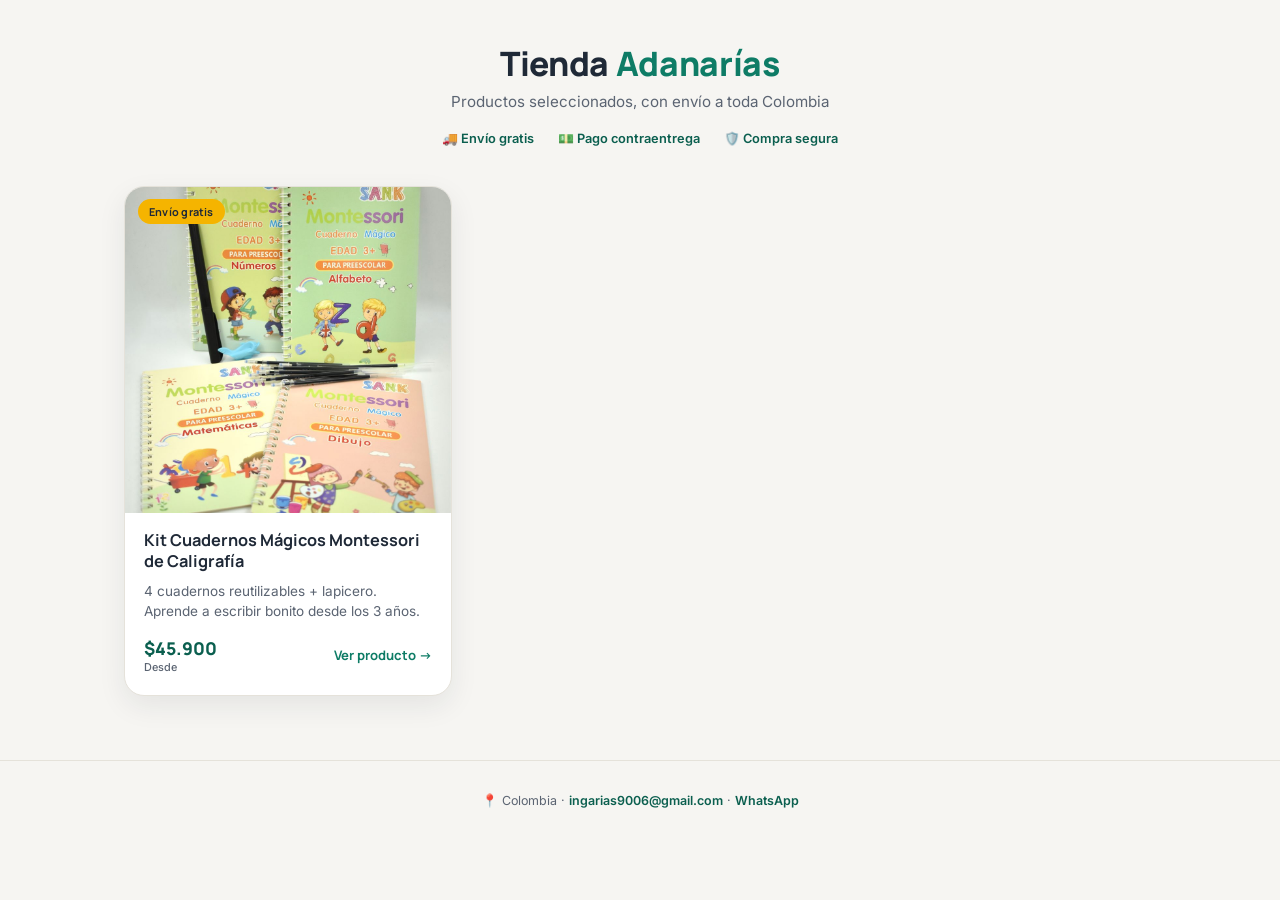
==== index.html @ 06c3f7b5 "Add store catalog homepage at repo root Coexists with /caligrafia/ as an independent product landing" ====
<!DOCTYPE html>
<html lang="es-CO">
<head>
<meta charset="UTF-8">
<meta name="viewport" content="width=device-width, initial-scale=1, viewport-fit=cover">
<title>Tienda Adanarías | Catálogo</title>
<meta name="description" content="Catálogo de productos con envío a toda Colombia y pago contraentrega.">
<meta name="robots" content="index, follow">

<link rel="preconnect" href="https://fonts.googleapis.com">
<link rel="preconnect" href="https://fonts.gstatic.com" crossorigin>
<link href="https://fonts.googleapis.com/css2?family=Manrope:wght@500;700;800&family=Inter:wght@400;500;600&display=swap" rel="stylesheet">

<link rel="icon" href="data:image/svg+xml,<svg xmlns=%22http://www.w3.org/2000/svg%22 viewBox=%220 0 100 100%22><text y=%22.9em%22 font-size=%2290%22>🛍️</text></svg>">

<style>
  :root {
    /* Paleta propia de la TIENDA (catálogo) — distinta de la de cada producto */
    --bg: #f6f5f2;
    --bg-card: #ffffff;
    --ink: #1f2937;
    --ink-soft: #5b6472;
    --primary: #0e7c66;
    --primary-dark: #0b5f4f;
    --accent: #f5b400;
    --border: #e5e2da;
    --radius-lg: 20px;
    --radius-md: 12px;
    --shadow-soft: 0 10px 28px rgba(31, 41, 55, 0.08);
    --font-display: "Manrope", "Segoe UI", sans-serif;
    --font-body: "Inter", "Segoe UI", sans-serif;
    --max-width: 1080px;
  }

  * { box-sizing: border-box; }

  body {
    margin: 0;
    background: var(--bg);
    color: var(--ink);
    font-family: var(--font-body);
    -webkit-font-smoothing: antialiased;
  }

  header {
    padding: 2.5rem 1.5rem 1.5rem 1.5rem;
    text-align: center;
  }

  .brand {
    font-family: var(--font-display);
    font-weight: 800;
    font-size: clamp(1.6rem, 4vw, 2.1rem);
    color: var(--ink);
    letter-spacing: -0.01em;
    margin: 0 0 0.4rem 0;
  }

  .brand span {
    color: var(--primary);
  }

  .subtitle {
    color: var(--ink-soft);
    font-size: 0.95rem;
    margin: 0;
  }

  .trust-strip {
    display: flex;
    justify-content: center;
    gap: 1.5rem;
    flex-wrap: wrap;
    margin: 1.2rem 0 0 0;
    font-size: 0.8rem;
    font-weight: 600;
    color: var(--primary-dark);
  }

  main {
    max-width: var(--max-width);
    margin: 0 auto;
    padding: 1rem 1.5rem 4rem 1.5rem;
  }

  .grid {
    display: grid;
    grid-template-columns: repeat(auto-fill, minmax(260px, 1fr));
    gap: 1.5rem;
  }

  .card {
    background: var(--bg-card);
    border: 1px solid var(--border);
    border-radius: var(--radius-lg);
    overflow: hidden;
    box-shadow: var(--shadow-soft);
    display: flex;
    flex-direction: column;
    text-decoration: none;
    color: inherit;
    transition: transform 0.15s ease, box-shadow 0.15s ease;
  }

  .card:hover {
    transform: translateY(-3px);
    box-shadow: 0 16px 34px rgba(31, 41, 55, 0.12);
  }

  .card-img-box {
    position: relative;
    aspect-ratio: 1 / 1;
    background: var(--bg);
    overflow: hidden;
  }

  .card-img-box img {
    width: 100%;
    height: 100%;
    object-fit: cover;
  }

  .card-badge {
    position: absolute;
    top: 0.8rem;
    left: 0.8rem;
    background: var(--accent);
    color: var(--ink);
    font-family: var(--font-display);
    font-weight: 700;
    font-size: 0.68rem;
    padding: 0.3rem 0.7rem;
    border-radius: 30px;
    letter-spacing: 0.02em;
  }

  .card-body {
    padding: 1.1rem 1.2rem 1.3rem 1.2rem;
    display: flex;
    flex-direction: column;
    gap: 0.5rem;
    flex: 1;
  }

  .card-title {
    font-family: var(--font-display);
    font-weight: 700;
    font-size: 1.02rem;
    line-height: 1.3;
    margin: 0;
  }

  .card-desc {
    color: var(--ink-soft);
    font-size: 0.85rem;
    line-height: 1.5;
    margin: 0;
    flex: 1;
  }

  .card-footer {
    display: flex;
    align-items: center;
    justify-content: space-between;
    margin-top: 0.4rem;
  }

  .card-price {
    font-family: var(--font-display);
    font-weight: 800;
    font-size: 1.1rem;
    color: var(--primary-dark);
  }

  .card-price small {
    display: block;
    font-family: var(--font-body);
    font-weight: 500;
    font-size: 0.68rem;
    color: var(--ink-soft);
  }

  .card-cta {
    font-family: var(--font-display);
    font-weight: 700;
    font-size: 0.82rem;
    color: var(--primary);
    white-space: nowrap;
  }

  .card:hover .card-cta {
    color: var(--primary-dark);
  }

  .empty-state {
    text-align: center;
    color: var(--ink-soft);
    padding: 4rem 1rem;
  }

  footer {
    text-align: center;
    padding: 2rem 1.5rem;
    color: var(--ink-soft);
    font-size: 0.78rem;
    border-top: 1px solid var(--border);
  }

  footer a {
    color: var(--primary-dark);
    text-decoration: none;
    font-weight: 600;
  }
</style>
</head>
<body>

  <header>
    <p class="brand">Tienda <span>Adanarías</span></p>
    <p class="subtitle">Productos seleccionados, con envío a toda Colombia</p>
    <div class="trust-strip">
      <span>🚚 Envío gratis</span>
      <span>💵 Pago contraentrega</span>
      <span>🛡️ Compra segura</span>
    </div>
  </header>

  <main>
    <div class="grid" id="grid-productos">
      <!-- Las tarjetas se generan solas desde productos-catalogo.js -->
    </div>
  </main>

  <footer>
    📍 Colombia · <a href="mailto:ingarias9006@gmail.com">ingarias9006@gmail.com</a> ·
    <a href="https://wa.me/573012251358" target="_blank" rel="noopener">WhatsApp</a>
  </footer>

  <script src="/productos-catalogo.js"></script>
  <script>
    const grid = document.getElementById('grid-productos');

    if (!PRODUCTOS_CATALOGO || PRODUCTOS_CATALOGO.length === 0) {
      grid.innerHTML = '<div class="empty-state">Muy pronto vas a ver productos aquí.</div>';
    } else {
      grid.innerHTML = PRODUCTOS_CATALOGO.map(p => `
        <a class="card" href="${p.link}">
          <div class="card-img-box">
            ${p.badge ? `<span class="card-badge">${p.badge}</span>` : ''}
            <img src="${p.imagen}" alt="${p.nombre}" loading="lazy">
          </div>
          <div class="card-body">
            <h3 class="card-title">${p.nombre}</h3>
            <p class="card-desc">${p.descripcion}</p>
            <div class="card-footer">
              <span class="card-price">$${p.precioDesde.toLocaleString('es-CO')}<small>Desde</small></span>
              <span class="card-cta">Ver producto →</span>
            </div>
          </div>
        </a>
      `).join('');
    }
  </script>

</body>
</html>
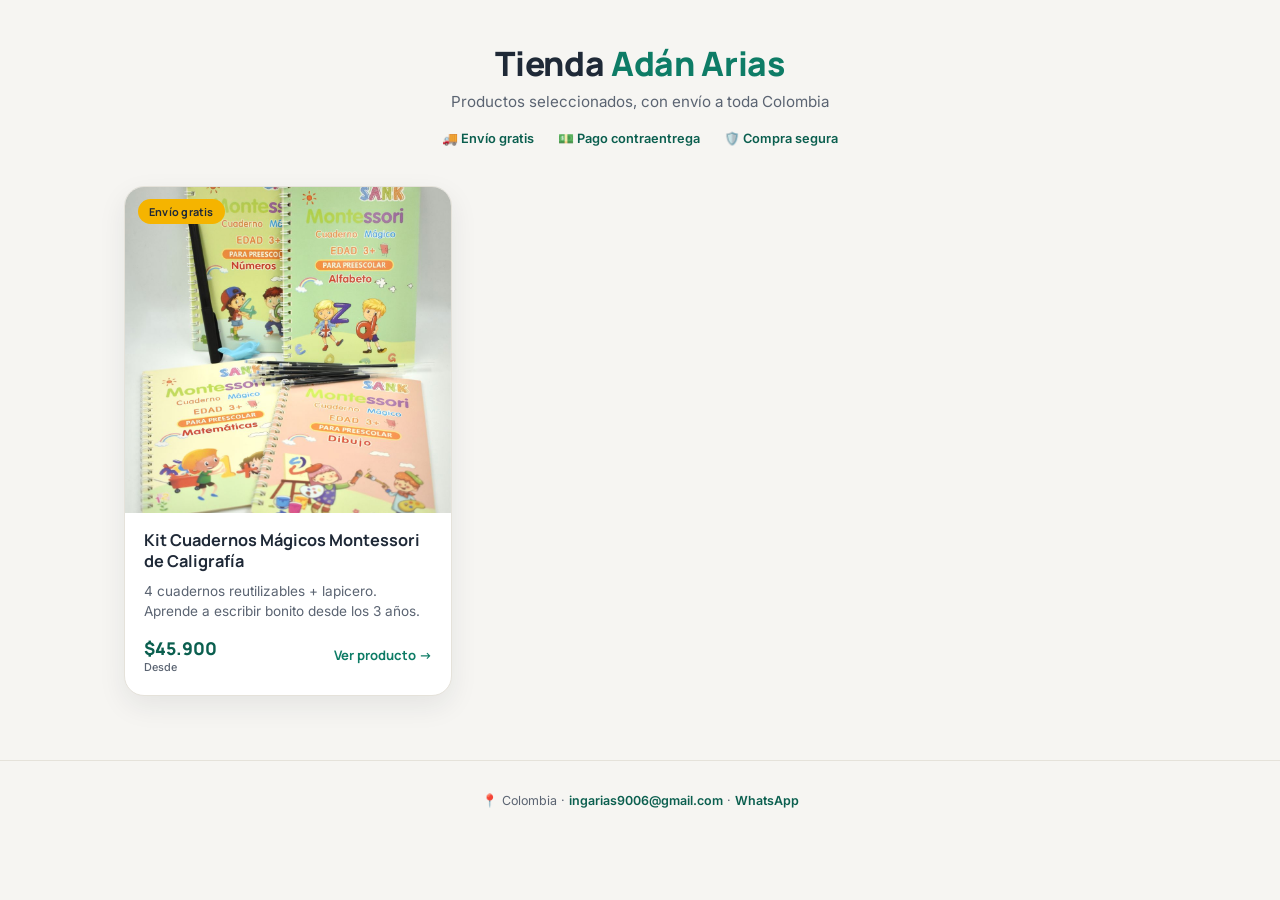
==== commit 122195a3: "Fix brand name spacing: Adan Arias (two words, no accent on Arias)" ====
--- a/index.html
+++ b/index.html
@@ -3,7 +3,7 @@
 <head>
 <meta charset="UTF-8">
 <meta name="viewport" content="width=device-width, initial-scale=1, viewport-fit=cover">
-<title>Tienda Adanarías | Catálogo</title>
+<title>Tienda Adán Arias | Catálogo</title>
 <meta name="description" content="Catálogo de productos con envío a toda Colombia y pago contraentrega.">
 <meta name="robots" content="index, follow">
 
@@ -216,7 +216,7 @@
 <body>
 
   <header>
-    <p class="brand">Tienda <span>Adanarías</span></p>
+    <p class="brand">Tienda <span>Adán Arias</span></p>
     <p class="subtitle">Productos seleccionados, con envío a toda Colombia</p>
     <div class="trust-strip">
       <span>🚚 Envío gratis</span>
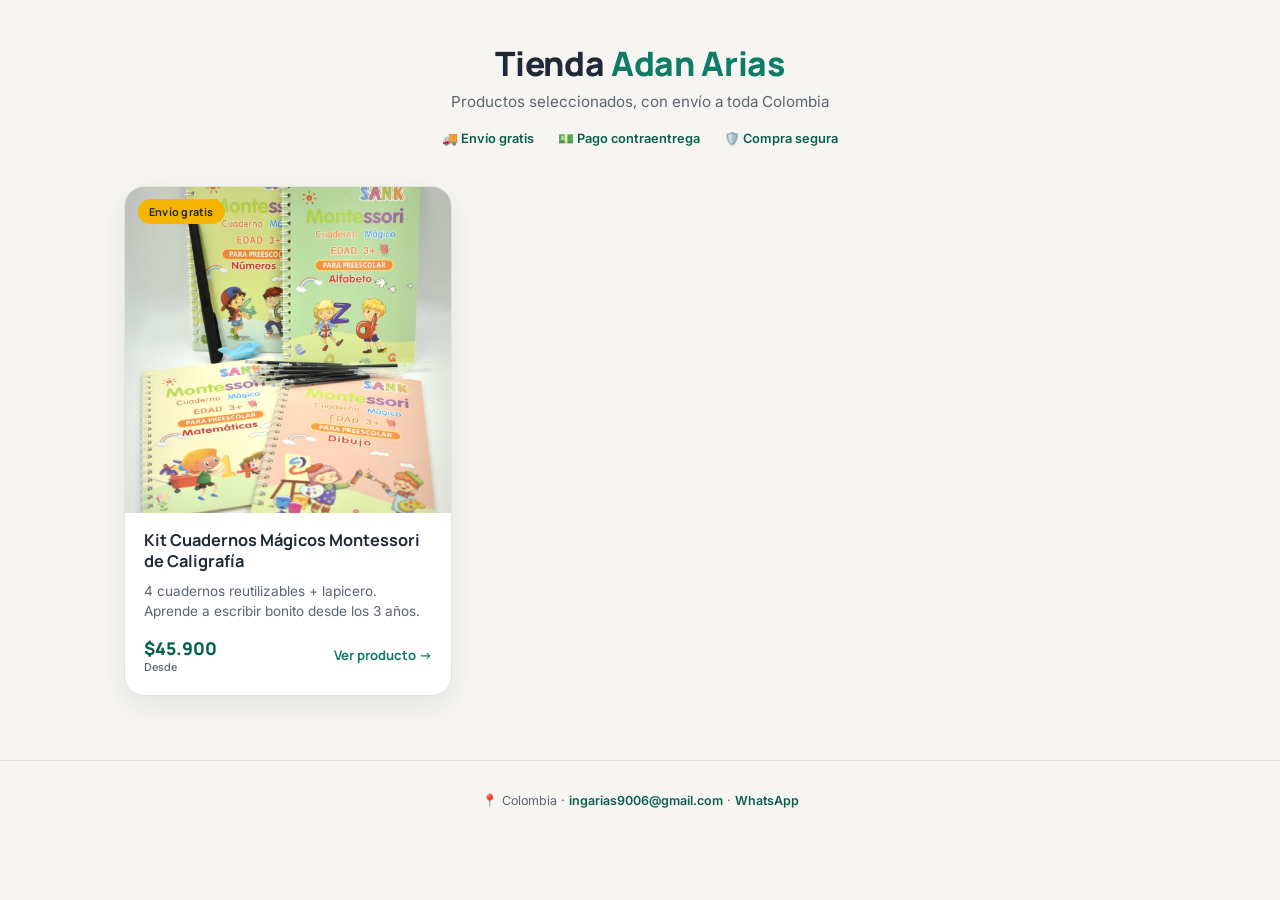
==== commit f8923a80: "Remove accent from Adan too (no tildes in the brand name at all)" ====
--- a/index.html
+++ b/index.html
@@ -3,7 +3,7 @@
 <head>
 <meta charset="UTF-8">
 <meta name="viewport" content="width=device-width, initial-scale=1, viewport-fit=cover">
-<title>Tienda Adán Arias | Catálogo</title>
+<title>Tienda Adan Arias | Catálogo</title>
 <meta name="description" content="Catálogo de productos con envío a toda Colombia y pago contraentrega.">
 <meta name="robots" content="index, follow">
 
@@ -216,7 +216,7 @@
 <body>
 
   <header>
-    <p class="brand">Tienda <span>Adán Arias</span></p>
+    <p class="brand">Tienda <span>Adan Arias</span></p>
     <p class="subtitle">Productos seleccionados, con envío a toda Colombia</p>
     <div class="trust-strip">
       <span>🚚 Envío gratis</span>
